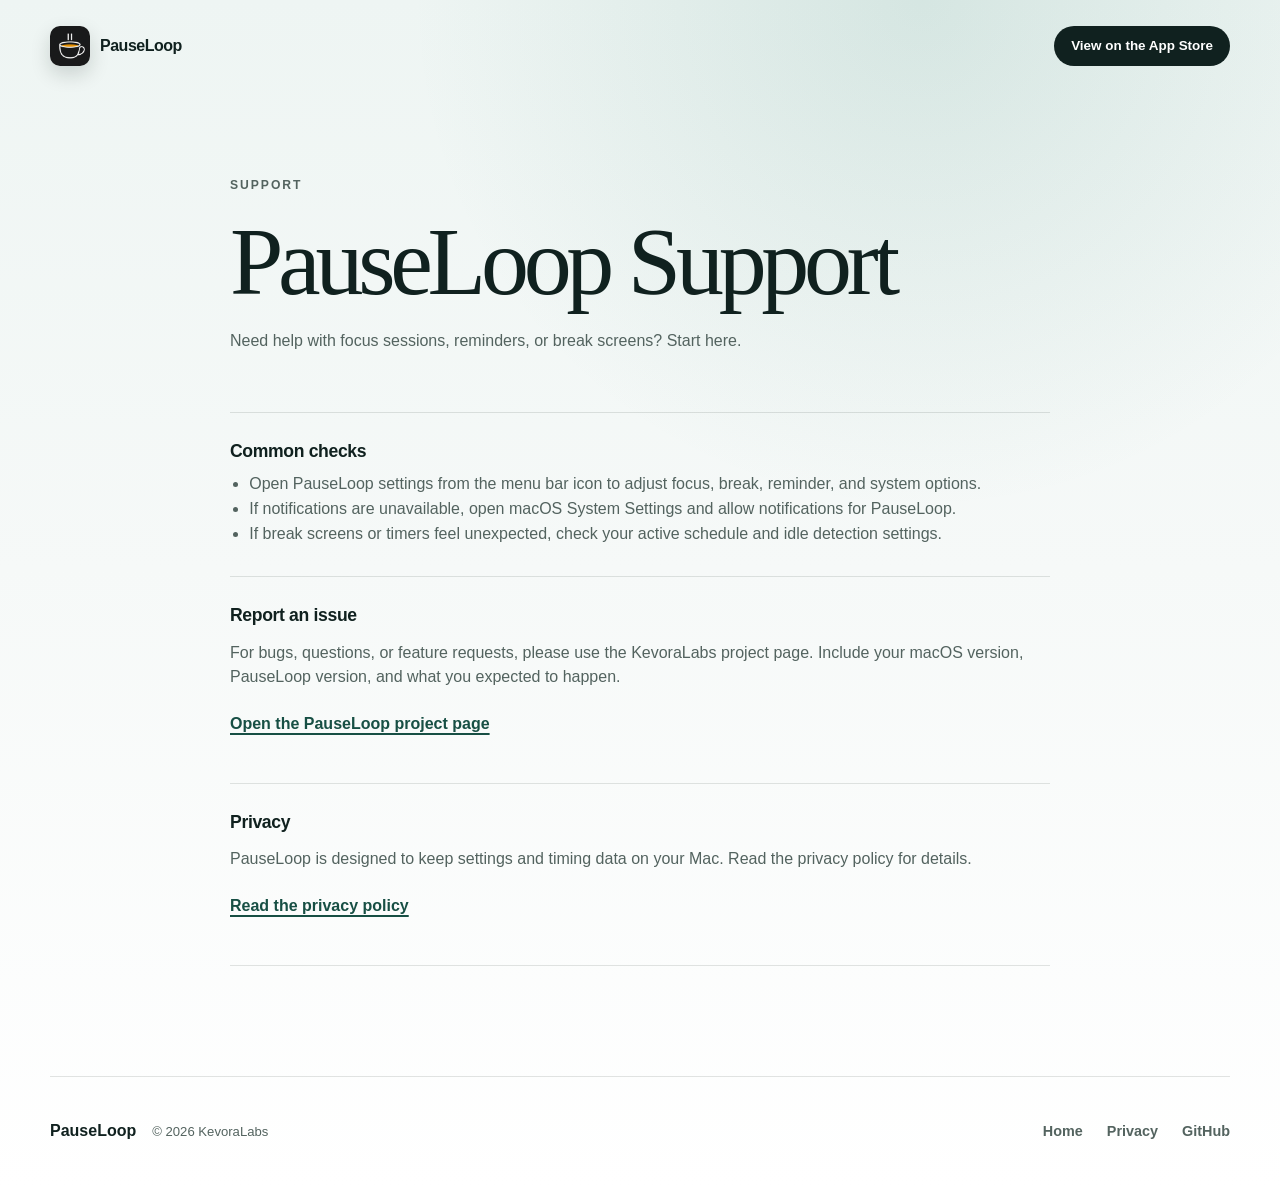
==== support.html @ d7f85398 "Add PauseLoop support and privacy pages" ====
<!doctype html>
<html lang="en">
<head>
  <meta charset="utf-8">
  <meta name="viewport" content="width=device-width, initial-scale=1">
  <meta name="description" content="PauseLoop support and help.">
  <meta name="theme-color" content="#e8f1ef">
  <title>Support — PauseLoop</title>
  <link rel="icon" href="assets/app-icon.webp">
  <link rel="stylesheet" href="styles.css">
</head>
<body class="simple-page">
  <header class="site-header simple-header">
    <div class="shell nav-inner">
      <a class="brand" href="index.html" aria-label="PauseLoop home">
        <img src="assets/app-icon.webp" alt="" width="42" height="42">
        <span>PauseLoop</span>
      </a>
      <div class="nav-actions">
        <a class="nav-download" href="https://apps.apple.com/app/id6790401487?mt=12">View on the App Store</a>
      </div>
    </div>
  </header>

  <main class="legal shell">
    <p class="eyebrow">Support</p>
    <h1>PauseLoop Support</h1>
    <p class="legal-updated">Need help with focus sessions, reminders, or break screens? Start here.</p>

    <section>
      <h2>Common checks</h2>
      <ul>
        <li>Open PauseLoop settings from the menu bar icon to adjust focus, break, reminder, and system options.</li>
        <li>If notifications are unavailable, open macOS System Settings and allow notifications for PauseLoop.</li>
        <li>If break screens or timers feel unexpected, check your active schedule and idle detection settings.</li>
      </ul>
    </section>

    <section>
      <h2>Report an issue</h2>
      <p>For bugs, questions, or feature requests, please use the KevoraLabs project page. Include your macOS version, PauseLoop version, and what you expected to happen.</p>
      <p><a class="support-link" href="https://github.com/KevoraLabs/pauseloop-site">Open the PauseLoop project page</a></p>
    </section>

    <section>
      <h2>Privacy</h2>
      <p>PauseLoop is designed to keep settings and timing data on your Mac. Read the privacy policy for details.</p>
      <p><a class="support-link" href="privacy.html">Read the privacy policy</a></p>
    </section>
  </main>

  <footer class="footer shell">
    <div><strong>PauseLoop</strong><span>© 2026 KevoraLabs</span></div>
    <nav aria-label="Footer navigation">
      <a href="index.html">Home</a>
      <a href="privacy.html">Privacy</a>
      <a href="https://github.com/KevoraLabs/pauseloop-site">GitHub</a>
    </nav>
  </footer>
</body>
</html>
---- styles.css ----
:root {
  --ink: #10211f;
  --ink-soft: #53635f;
  --pine: #2f806e;
  --pine-deep: #174f44;
  --mist: #e8f1ef;
  --fog: #f6f9f8;
  --white: #ffffff;
  --night: #071714;
  --ember: #f4a51c;
  --line: rgba(16, 33, 31, 0.12);
  --shadow: 0 36px 90px rgba(18, 53, 47, 0.16);
  --shell: min(1180px, calc(100vw - 48px));
  color-scheme: light;
}

* { box-sizing: border-box; }
html { scroll-behavior: smooth; }
body {
  margin: 0;
  color: var(--ink);
  background: var(--fog);
  font-family: -apple-system, BlinkMacSystemFont, "SF Pro Text", "PingFang SC", "Hiragino Sans", sans-serif;
  font-size: 16px;
  line-height: 1.55;
  -webkit-font-smoothing: antialiased;
}
img { max-width: 100%; display: block; }
a { color: inherit; }
button, select { font: inherit; }
.shell { width: var(--shell); margin-inline: auto; }
.visually-hidden {
  position: absolute; width: 1px; height: 1px; padding: 0; margin: -1px;
  overflow: hidden; clip: rect(0, 0, 0, 0); white-space: nowrap; border: 0;
}
.skip-link {
  position: fixed; top: 10px; left: 10px; z-index: 100;
  padding: 10px 14px; border-radius: 10px; background: var(--night); color: white;
  transform: translateY(-150%); transition: transform .2s ease;
}
.skip-link:focus { transform: translateY(0); }

.site-header {
  position: fixed; z-index: 50; inset: 0 0 auto;
  padding: 14px 0;
  transition: background .25s ease, border-color .25s ease, backdrop-filter .25s ease;
}
.site-header.scrolled {
  background: rgba(246, 249, 248, 0.84);
  border-bottom: 1px solid rgba(16, 33, 31, 0.08);
  -webkit-backdrop-filter: blur(18px);
  backdrop-filter: blur(18px);
}
.nav-inner { min-height: 48px; display: flex; align-items: center; justify-content: space-between; gap: 30px; }
.brand { display: inline-flex; align-items: center; gap: 10px; text-decoration: none; font-weight: 760; letter-spacing: -0.03em; }
.brand img { width: 40px; height: 40px; border-radius: 10px; box-shadow: 0 8px 20px rgba(7, 23, 20, .16); }
.desktop-nav { display: flex; gap: 32px; margin-left: auto; }
.desktop-nav a, .footer a { color: var(--ink-soft); text-decoration: none; font-size: .9rem; font-weight: 600; }
.desktop-nav a:hover, .footer a:hover { color: var(--pine); }
.nav-actions { display: flex; align-items: center; gap: 10px; }
.language-control select {
  border: 1px solid var(--line); border-radius: 999px; padding: 9px 30px 9px 13px;
  color: var(--ink); background: rgba(255,255,255,.62); cursor: pointer;
}
.nav-download {
  text-decoration: none; border-radius: 999px; background: var(--ink); color: white;
  padding: 10px 17px; font-size: .84rem; font-weight: 700; white-space: nowrap;
  transition: transform .2s ease, background .2s ease;
}
.nav-download:hover { transform: translateY(-1px); background: var(--pine-deep); }

.hero {
  position: relative; min-height: 1120px; padding: 172px 0 96px; overflow: hidden;
  background: linear-gradient(180deg, #eef5f3 0%, #f6f9f8 72%);
}
.hero-atmosphere { position: absolute; inset: 0; pointer-events: none; overflow: hidden; }
.hero-atmosphere::before, .hero-atmosphere::after, .hero-atmosphere span {
  content: ""; position: absolute; border-radius: 50%; filter: blur(2px);
}
.hero-atmosphere::before { width: 520px; height: 520px; left: -210px; top: 110px; border: 1px solid rgba(47,128,110,.18); }
.hero-atmosphere::after { width: 750px; height: 750px; right: -360px; top: -320px; border: 1px solid rgba(47,128,110,.14); }
.hero-atmosphere span { width: 300px; height: 300px; left: 64%; top: 20%; background: rgba(244,165,28,.11); filter: blur(100px); }
.hero-copy { position: relative; z-index: 2; text-align: center; max-width: 920px; }
.eyebrow {
  margin: 0 0 20px; color: var(--pine); font-size: .76rem; font-weight: 800;
  letter-spacing: .16em; text-transform: uppercase;
}
.hero h1, h2 {
  font-family: "Iowan Old Style", "Palatino Linotype", "Songti SC", Georgia, serif;
  font-weight: 500; letter-spacing: -0.055em; line-height: .98;
}
.hero h1 { margin: 0; font-size: clamp(4rem, 9vw, 8rem); }
.hero h1 em, h2 em { color: var(--pine); font-weight: 500; }
.hero-lede { max-width: 720px; margin: 34px auto 0; color: var(--ink-soft); font-size: clamp(1.08rem, 2vw, 1.35rem); }
.hero-actions { display: flex; justify-content: center; align-items: center; gap: 26px; margin-top: 34px; }
.store-button {
  display: inline-flex; align-items: center; gap: 11px; padding: 11px 19px 11px 15px;
  border-radius: 15px; background: var(--night); color: white; text-decoration: none;
  box-shadow: 0 12px 30px rgba(7,23,20,.18); transition: transform .2s ease, box-shadow .2s ease;
}
.store-button:hover { transform: translateY(-2px); box-shadow: 0 17px 36px rgba(7,23,20,.24); }
.store-button svg { width: 27px; height: 27px; fill: currentColor; }
.store-button span { display: grid; text-align: left; line-height: 1.05; }
.store-button small { font-size: .66rem; opacity: .76; }
.store-button strong { font-size: 1.05rem; letter-spacing: -.02em; }
.quiet-link { display: inline-flex; gap: 10px; text-decoration: none; color: var(--ink-soft); font-weight: 650; }
.quiet-link:hover { color: var(--pine); }
.requirements { color: #70807c; font-size: .82rem; margin: 20px 0 0; }
.hero-product { position: relative; z-index: 2; margin-top: 72px; }
.hero-product img {
  position: relative; width: min(1060px, 92%); margin: 0 auto;
  filter: drop-shadow(0 46px 50px rgba(12, 42, 37, .22));
}
.product-halo {
  position: absolute; width: 92%; height: 78%; left: 4%; top: 12%; border-radius: 50%;
  background: radial-gradient(ellipse, rgba(47,128,110,.20), transparent 66%); filter: blur(34px);
}

.rhythm-section { position: relative; padding: 150px 0 130px; background: var(--white); overflow: hidden; }
.rhythm-intro { display: grid; grid-template-columns: 1fr 1fr; column-gap: 70px; align-items: end; }
.rhythm-intro .eyebrow { grid-column: 1 / -1; }
h2 { margin: 0; font-size: clamp(3.1rem, 6vw, 6rem); }
.rhythm-intro > p:last-child { color: var(--ink-soft); font-size: 1.12rem; max-width: 470px; margin: 0 0 8px; }
.rhythm-track {
  position: relative; display: grid; grid-template-columns: 1.5fr .6fr 1fr; gap: 18px;
  margin-top: 94px; padding-top: 44px;
}
.track-line { position: absolute; inset: 0 0 auto; height: 2px; background: var(--line); }
.track-progress { display: block; width: calc(var(--rhythm-progress, 0) * 100%); height: 100%; background: var(--pine); transition: width .08s linear; }
.track-cursor {
  position: absolute; left: calc(var(--rhythm-progress, 0) * 100%); top: 50%; width: 14px; height: 14px;
  border-radius: 50%; background: var(--ember); box-shadow: 0 0 0 7px rgba(244,165,28,.16);
  transform: translate(-50%, -50%); transition: left .08s linear;
}
.interval { min-height: 215px; padding: 28px; border-top: 3px solid; background: #f5f8f7; }
.interval span { display: block; color: var(--ink-soft); font-size: .84rem; font-weight: 750; }
.interval strong { display: inline-block; margin-top: 28px; font-family: "Iowan Old Style", Georgia, serif; font-size: 5rem; font-weight: 500; line-height: .85; letter-spacing: -.07em; }
.interval small { margin-left: 9px; color: var(--ink-soft); }
.interval-focus { border-color: var(--pine); }
.interval-short { border-color: var(--ember); background: #fff9ee; }
.interval-long { border-color: #315b75; background: #f1f6f9; }
.rhythm-note { margin-top: 24px; color: var(--ink-soft); font-size: .85rem; text-align: right; }

.experience { padding: 150px 0; }
.section-heading { display: grid; grid-template-columns: 1.2fr .8fr; gap: 70px; align-items: end; }
.section-heading h2 { font-size: clamp(3rem, 5vw, 5rem); }
.section-heading > p { max-width: 460px; margin: 0 0 6px; color: var(--ink-soft); font-size: 1.08rem; }
.shot-switcher { margin-top: 72px; }
.shot-tabs { display: flex; width: max-content; margin: 0 auto 20px; padding: 5px; border-radius: 999px; background: #e5ecea; }
.shot-tabs button { border: 0; border-radius: 999px; padding: 10px 20px; color: var(--ink-soft); background: transparent; cursor: pointer; font-weight: 700; }
.shot-tabs button[aria-selected="true"] { color: var(--pine-deep); background: white; box-shadow: 0 4px 16px rgba(16,33,31,.08); }
.shot-stage { position: relative; }
.shot-stage img { position: relative; z-index: 1; width: 100%; filter: drop-shadow(0 34px 38px rgba(12,42,37,.18)); transition: opacity .18s ease, transform .25s ease; }
.shot-stage img.changing { opacity: 0; transform: translateY(8px); }
.shot-glow { position: absolute; inset: 8% 2% 4%; border-radius: 50%; background: rgba(47,128,110,.18); filter: blur(65px); }
.shot-caption { max-width: 670px; margin: 24px auto 0; color: var(--ink-soft); text-align: center; }

.break-moment { position: relative; min-height: 790px; display: flex; align-items: center; padding: 140px 0; color: white; background: var(--night); overflow: hidden; }
.break-vignette { position: absolute; inset: 0; }
.break-vignette::before { content: ""; position: absolute; inset: 0; background: radial-gradient(circle at 68% 48%, rgba(46,138,112,.42), transparent 34%); }
.break-vignette::after { content: ""; position: absolute; width: 760px; height: 760px; right: -100px; top: 5%; border: 1px solid rgba(255,255,255,.13); border-radius: 50%; }
.break-vignette span { position: absolute; border: 1px solid rgba(255,255,255,.1); border-radius: 50%; }
.break-vignette span:nth-child(1) { width: 500px; height: 500px; right: 30px; top: 20%; }
.break-vignette span:nth-child(2) { width: 300px; height: 300px; right: 130px; top: 33%; }
.break-vignette span:nth-child(3) { width: 90px; height: 90px; right: 235px; top: 47%; background: rgba(255,255,255,.08); box-shadow: 0 0 70px rgba(255,255,255,.16); }
.break-copy { position: relative; z-index: 1; }
.eyebrow.light { color: #96c7bc; }
.break-copy h2 { max-width: 870px; }
.break-copy h2 em { color: #9bd3c7; }
.break-copy > p:not(.eyebrow) { max-width: 570px; margin: 32px 0; color: rgba(255,255,255,.66); font-size: 1.1rem; }
.break-copy ul { display: flex; gap: 30px; padding: 0; margin: 44px 0 0; list-style: none; }
.break-copy li { padding-top: 14px; border-top: 1px solid rgba(255,255,255,.26); font-size: .84rem; color: rgba(255,255,255,.82); }

.details { display: grid; grid-template-columns: .9fr 1.1fr; gap: 110px; padding: 150px 0; }
.detail-lead { position: sticky; top: 150px; align-self: start; }
.detail-lead h2 { font-size: clamp(3rem, 5vw, 5.2rem); }
.detail-list { border-top: 1px solid var(--line); }
.detail-list article { display: grid; grid-template-columns: 44px 1fr; gap: 18px; padding: 34px 0; border-bottom: 1px solid var(--line); }
.detail-list article > span { width: 38px; height: 38px; display: grid; place-items: center; border-radius: 50%; color: var(--pine); background: var(--mist); font-size: 1.2rem; }
.detail-list h3 { margin: 0 0 8px; font-size: 1.15rem; }
.detail-list p { max-width: 500px; margin: 0; color: var(--ink-soft); }

.closing { padding: 120px 0 145px; text-align: center; border-top: 1px solid var(--line); }
.closing img { margin: 0 auto 30px; border-radius: 25%; box-shadow: 0 22px 55px rgba(7,23,20,.18); }
.closing h2 { max-width: 930px; margin-inline: auto; }
.closing > p:not(.eyebrow) { color: var(--ink-soft); font-size: 1.1rem; }
.closing .store-button { margin-top: 12px; }
.footer { min-height: 110px; display: flex; justify-content: space-between; align-items: center; border-top: 1px solid var(--line); }
.footer > div { display: flex; gap: 16px; align-items: baseline; }
.footer span { color: var(--ink-soft); font-size: .82rem; }
.footer nav { display: flex; gap: 24px; }

.simple-page {
  min-height: 100vh;
  background:
    radial-gradient(circle at 72% 0%, rgba(47, 128, 110, 0.13), transparent 34%),
    linear-gradient(180deg, #eef5f3 0%, var(--fog) 48%, #fff 100%);
}
.simple-header {
  position: static;
  padding-top: 22px;
}
.legal {
  max-width: 820px;
  padding: 92px 0 110px;
}
.legal h1 {
  margin: 0;
  font-family: "Iowan Old Style", "Palatino Linotype", "Songti SC", Georgia, serif;
  font-size: clamp(3.4rem, 8vw, 6rem);
  font-weight: 500;
  letter-spacing: -0.055em;
  line-height: .98;
}
.legal-updated {
  margin: 20px 0 58px;
  color: var(--ink-soft);
}
.legal section {
  padding: 30px 0;
  border-top: 1px solid var(--line);
}
.legal section:last-child {
  border-bottom: 1px solid var(--line);
}
.legal h2 {
  margin: 0 0 12px;
  font-family: inherit;
  font-size: 1.1rem;
  font-weight: 800;
  letter-spacing: -0.02em;
}
.legal p,
.legal li {
  color: var(--ink-soft);
}
.legal ul {
  margin: 0;
  padding-left: 1.2rem;
}
.support-link {
  display: inline-flex;
  margin-top: 6px;
  color: var(--pine-deep);
  font-weight: 750;
  text-decoration-thickness: 2px;
  text-underline-offset: 4px;
}

.reveal { opacity: 0; transform: translateY(24px); transition: opacity .7s ease, transform .7s cubic-bezier(.2,.7,.2,1); }
.reveal.visible { opacity: 1; transform: none; }
:focus-visible { outline: 3px solid var(--ember); outline-offset: 4px; }

@media (max-width: 900px) {
  :root { --shell: min(100% - 32px, 720px); }
  .desktop-nav { display: none; }
  .nav-download { display: none; }
  .hero { min-height: auto; padding-top: 150px; }
  .hero-product { margin-top: 54px; }
  .rhythm-intro, .section-heading, .details { grid-template-columns: 1fr; gap: 34px; }
  .rhythm-intro > p:last-child, .section-heading > p { margin: 0; }
  .rhythm-track { grid-template-columns: 1fr 1fr; }
  .interval-focus { grid-column: 1 / -1; }
  .details { padding-block: 110px; }
  .detail-lead { position: static; }
  .break-vignette { opacity: .6; transform: translateX(34%); }
}

@media (max-width: 620px) {
  .site-header { padding-block: 9px; }
  .brand img { width: 36px; height: 36px; }
  .language-control select { max-width: 126px; }
  .hero { padding: 130px 0 72px; }
  .hero h1 { font-size: clamp(3.5rem, 17vw, 5rem); }
  .hero-actions { flex-direction: column; gap: 17px; }
  .hero-product { width: calc(100% + 80px); margin-left: -40px; }
  .rhythm-section, .experience { padding-block: 96px; }
  h2 { font-size: 3.2rem; }
  .rhythm-track { grid-template-columns: 1fr; margin-top: 65px; }
  .interval-focus { grid-column: auto; }
  .track-line { display: none; }
  .rhythm-note { text-align: left; }
  .shot-tabs { width: 100%; }
  .shot-tabs button { flex: 1; padding-inline: 8px; font-size: .85rem; }
  .shot-stage { width: calc(100% + 64px); margin-left: -32px; }
  .break-moment { min-height: 700px; padding-block: 100px; }
  .break-copy ul { display: grid; gap: 16px; }
  .break-vignette { transform: translateX(60%); }
  .details { gap: 60px; }
  .closing { padding-block: 96px; }
  .footer { padding-block: 32px; flex-direction: column; align-items: flex-start; gap: 22px; }
  .footer > div { display: grid; gap: 2px; }
}

@media (prefers-reduced-motion: reduce) {
  html { scroll-behavior: auto; }
  *, *::before, *::after { animation-duration: .01ms !important; transition-duration: .01ms !important; }
  .reveal { opacity: 1; transform: none; }
}
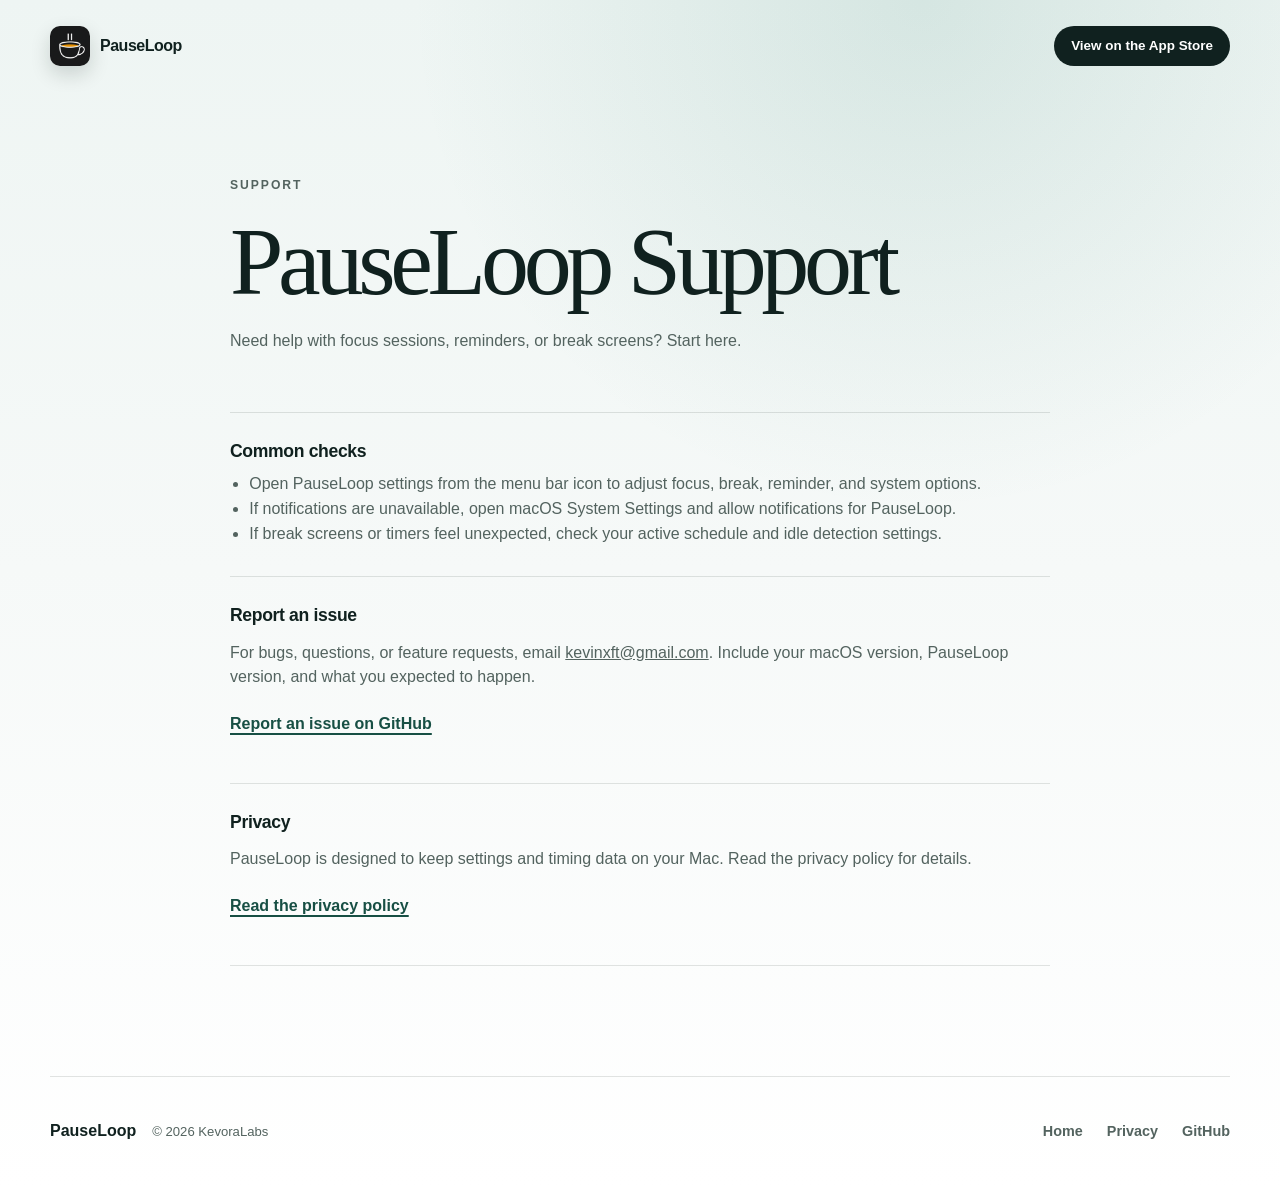
==== commit c3d37244: "Add direct support contact" ====
--- a/support.html
+++ b/support.html
@@ -38,8 +38,8 @@
 
     <section>
       <h2>Report an issue</h2>
-      <p>For bugs, questions, or feature requests, please use the KevoraLabs project page. Include your macOS version, PauseLoop version, and what you expected to happen.</p>
-      <p><a class="support-link" href="https://github.com/KevoraLabs/pauseloop-site">Open the PauseLoop project page</a></p>
+      <p>For bugs, questions, or feature requests, email <a href="mailto:kevinxft@gmail.com">kevinxft@gmail.com</a>. Include your macOS version, PauseLoop version, and what you expected to happen.</p>
+      <p><a class="support-link" href="https://github.com/KevoraLabs/pauseloop-site/issues/new">Report an issue on GitHub</a></p>
     </section>
 
     <section>
--- a/styles.css
+++ b/styles.css
@@ -108,11 +108,15 @@
 .requirements { color: #70807c; font-size: .82rem; margin: 20px 0 0; }
 .hero-product { position: relative; z-index: 2; margin-top: 72px; }
 .hero-product img {
-  position: relative; width: min(1060px, 92%); margin: 0 auto;
+  position: relative;
+  width: min(1060px, 92%);
+  height: auto;
+  aspect-ratio: 1944 / 1808;
+  margin: 0 auto;
   filter: drop-shadow(0 46px 50px rgba(12, 42, 37, .22));
 }
 .product-halo {
-  position: absolute; width: 92%; height: 78%; left: 4%; top: 12%; border-radius: 50%;
+  position: absolute; width: 82%; aspect-ratio: 1944 / 1808; left: 9%; top: 7%; border-radius: 48%;
   background: radial-gradient(ellipse, rgba(47,128,110,.20), transparent 66%); filter: blur(34px);
 }
 
@@ -150,9 +154,17 @@
 .shot-tabs button { border: 0; border-radius: 999px; padding: 10px 20px; color: var(--ink-soft); background: transparent; cursor: pointer; font-weight: 700; }
 .shot-tabs button[aria-selected="true"] { color: var(--pine-deep); background: white; box-shadow: 0 4px 16px rgba(16,33,31,.08); }
 .shot-stage { position: relative; }
-.shot-stage img { position: relative; z-index: 1; width: 100%; filter: drop-shadow(0 34px 38px rgba(12,42,37,.18)); transition: opacity .18s ease, transform .25s ease; }
+.shot-stage img {
+  position: relative;
+  z-index: 1;
+  width: 100%;
+  height: auto;
+  aspect-ratio: 1944 / 1808;
+  filter: drop-shadow(0 34px 38px rgba(12,42,37,.18));
+  transition: opacity .18s ease, transform .25s ease;
+}
 .shot-stage img.changing { opacity: 0; transform: translateY(8px); }
-.shot-glow { position: absolute; inset: 8% 2% 4%; border-radius: 50%; background: rgba(47,128,110,.18); filter: blur(65px); }
+.shot-glow { position: absolute; inset: 7% 3% 7%; border-radius: 48%; background: rgba(47,128,110,.18); filter: blur(65px); }
 .shot-caption { max-width: 670px; margin: 24px auto 0; color: var(--ink-soft); text-align: center; }
 
 .break-moment { position: relative; min-height: 790px; display: flex; align-items: center; padding: 140px 0; color: white; background: var(--night); overflow: hidden; }
